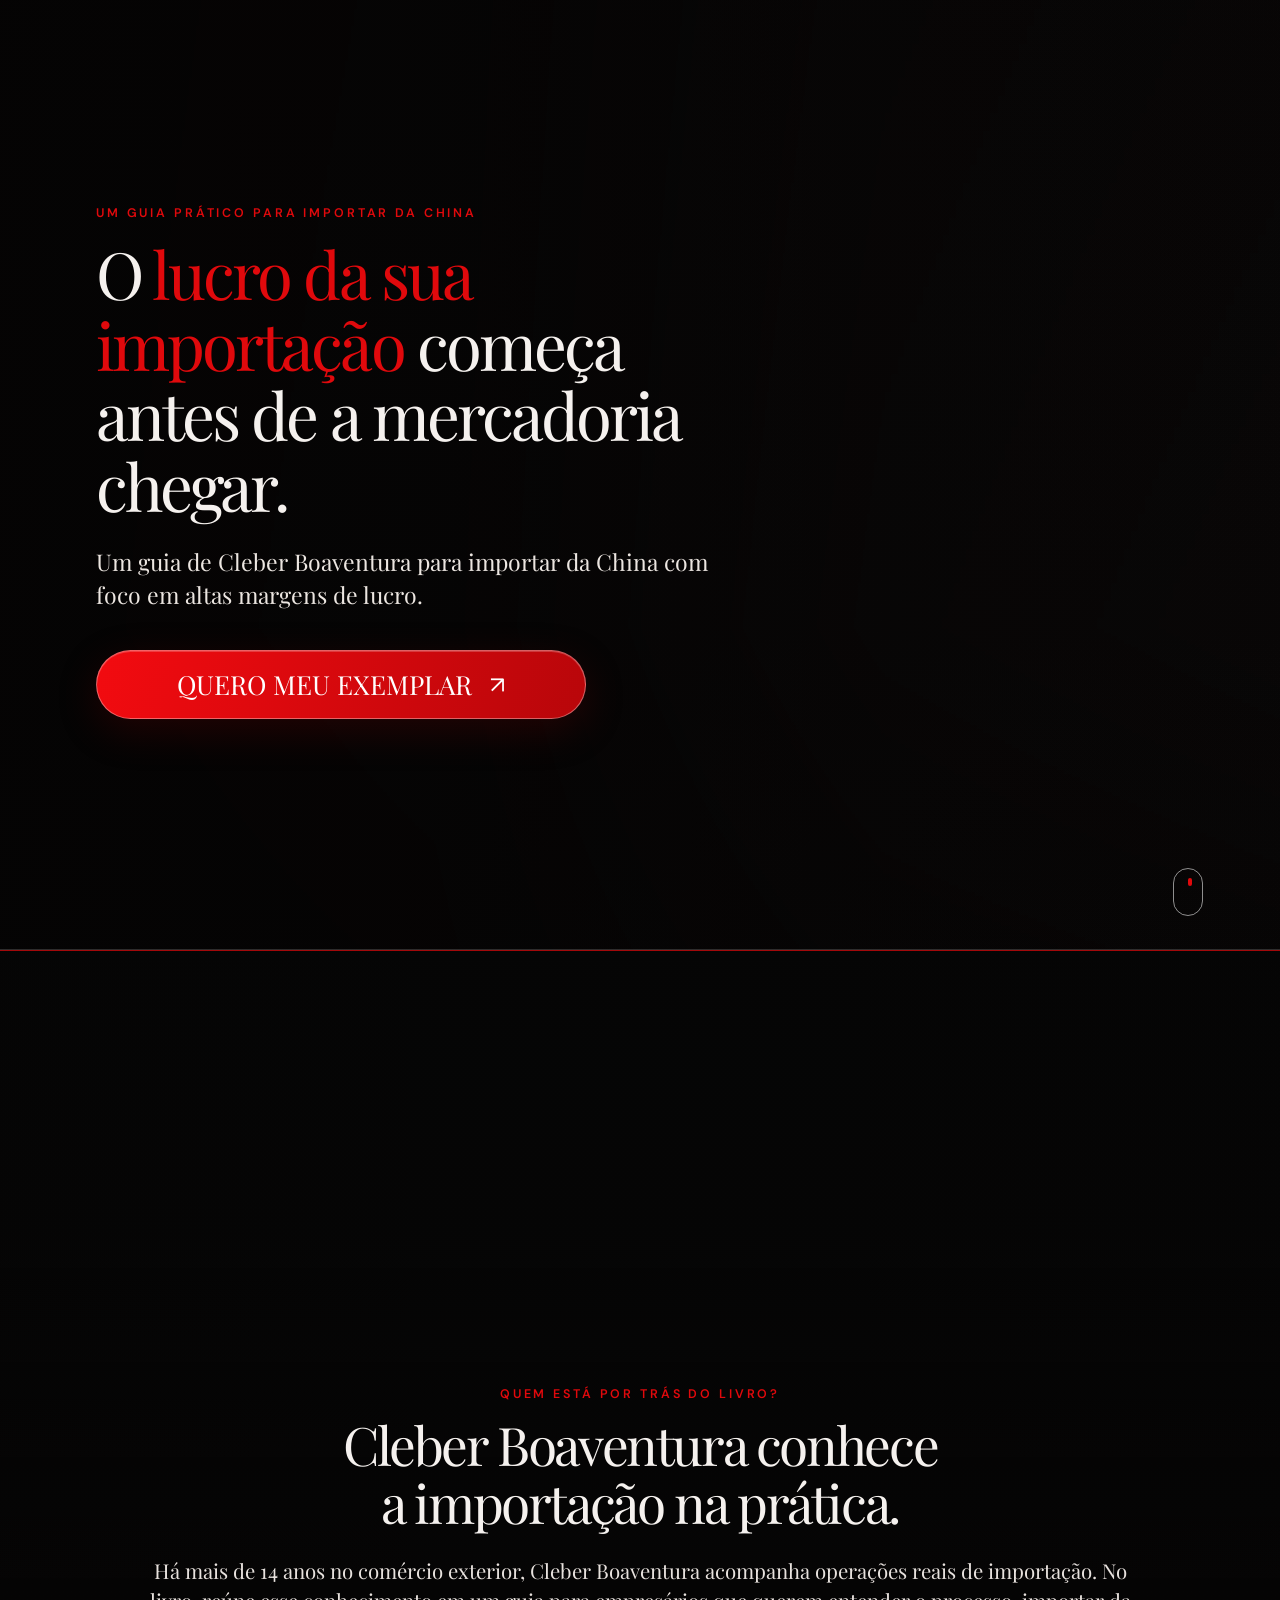
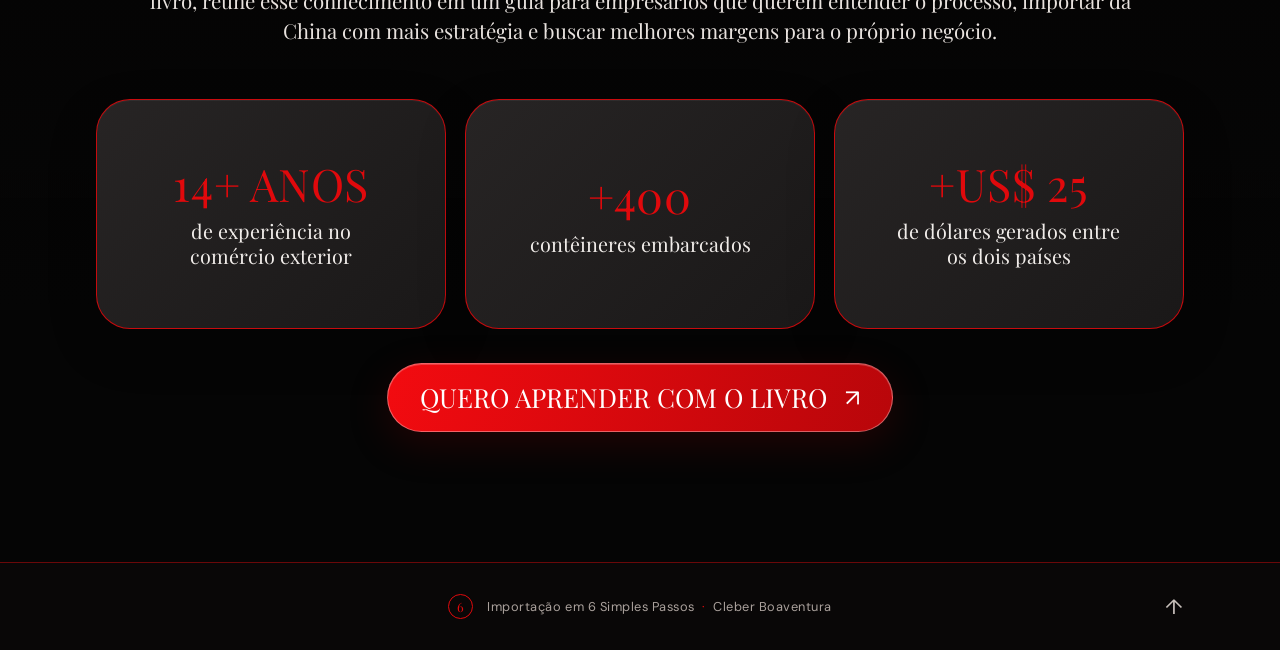
==== index.html @ 2c65ed17 "Add files via upload" ====
<!doctype html>
<html lang="pt-BR">
  <head>
    <meta charset="utf-8" />
    <meta name="viewport" content="width=device-width, initial-scale=1" />
    <meta name="theme-color" content="#090707" />
    <meta name="description" content="Importação em 6 Simples Passos, de Cleber Boaventura: um guia para importar da China com estratégia e foco em margens de lucro." />
    <meta property="og:title" content="Importação em 6 Simples Passos | Cleber Boaventura" />
    <meta property="og:description" content="O lucro da sua importação começa antes de a mercadoria chegar." />
    <meta property="og:type" content="website" />
    <meta property="og:url" content="https://importacoesem6simplespassos.com.br/" />
    <meta property="og:image" content="https://importacoesem6simplespassos.com.br/assets/livro-importacao.png" />
    <link rel="canonical" href="https://importacoesem6simplespassos.com.br/" />
    <link rel="icon" href="data:image/svg+xml,%3Csvg xmlns='http://www.w3.org/2000/svg' viewBox='0 0 40 40'%3E%3Crect width='40' height='40' rx='8' fill='%23090707'/%3E%3Cpath d='M11 8h17a3 3 0 0 1 3 3v21H14a3 3 0 0 1-3-3z' fill='%23bc090d'/%3E%3Cpath d='M16 15h11M16 20h11M16 25h8' stroke='%23fff' stroke-width='2'/%3E%3C/svg%3E" />
    <link rel="stylesheet" href="styles.css" />
    <title>Importação em 6 Simples Passos | Cleber Boaventura</title>
  </head>
  <body>
    <main id="topo">
      <section class="hero" aria-labelledby="hero-title">
        <div class="hero__backdrop" aria-hidden="true"></div>
        <div class="hero__content">
          <p class="hero__eyebrow reveal-on-load">Um guia prático para importar da China</p>
          <h1 id="hero-title" class="hero__title reveal-on-load reveal-on-load--second">
            O <span class="accent">lucro da sua<br class="desktop-break" /> importação</span> começa antes de a mercadoria chegar.
          </h1>
          <p class="hero__description reveal-on-load reveal-on-load--third">
            Um guia de Cleber Boaventura para importar da China com foco em altas margens de lucro.
          </p>
          <a class="button hero__button reveal-on-load reveal-on-load--fourth" href="#comprar" data-checkout-link>
            Quero meu exemplar <span aria-hidden="true">↗</span>
          </a>
          <p class="checkout-hint" data-checkout-hint aria-live="polite"></p>
        </div>
        <div class="hero__bottomline" aria-hidden="true"></div>
        <a class="scroll-cue" href="#autor" aria-label="Conheça o autor">
          <span></span>
        </a>
      </section>

      <section class="author" id="autor" aria-labelledby="author-title">
        <div class="author__photo" aria-hidden="true"></div>
        <div class="author__shade" aria-hidden="true"></div>
        <div class="author__content">
          <p class="eyebrow reveal">Quem está por trás do livro?</p>
          <h2 id="author-title" class="author__title reveal">
            Cleber Boaventura conhece<br class="desktop-break" /> a importação na prática.
          </h2>
          <p class="author__intro reveal">
            Há mais de 14 anos no comércio exterior, Cleber Boaventura acompanha operações reais de importação. No livro, reúne esse conhecimento em um guia para empresários que querem entender o processo, importar da China com mais estratégia e buscar melhores margens para o próprio negócio.
          </p>

          <div class="stats" aria-label="Experiência de Cleber Boaventura">
            <article class="stat-card reveal" style="--delay: 0ms">
              <span class="stat-card__value">14<span>+</span> anos</span>
              <p>de experiência no<br /> comércio exterior</p>
            </article>
            <article class="stat-card reveal" style="--delay: 150ms">
              <span class="stat-card__value">+400</span>
              <p>contêineres embarcados</p>
            </article>
            <article class="stat-card reveal" style="--delay: 300ms">
              <span class="stat-card__value">+US$ 25</span>
              <p>de dólares gerados entre<br /> os dois países</p>
            </article>
          </div>
          <a class="button author__button reveal" href="#comprar" data-checkout-link>
            Quero aprender com o livro <span aria-hidden="true">↗</span>
          </a>
          <p class="checkout-hint" data-checkout-hint aria-live="polite"></p>
        </div>
      </section>

      <footer class="site-footer" id="comprar">
        <span class="site-footer__mark" aria-hidden="true">6</span>
        <p>Importação em 6 Simples Passos <span>·</span> Cleber Boaventura</p>
        <a href="#topo" class="back-to-top" aria-label="Voltar ao início">↑</a>
      </footer>
    </main>
    <script src="script.js" defer></script>
  </body>
</html>
---- styles.css ----
@import url('https://fonts.googleapis.com/css2?family=DM+Sans:wght@400;500;600;700&family=Playfair+Display:wght@400;500;600&display=swap');

:root {
  color-scheme: dark;
  --black: #090707;
  --red: #e0090c;
  --red-deep: #a6070a;
  --white: #f5f1ee;
  --muted: #d0c9c5;
  --serif: 'Playfair Display', Georgia, 'Times New Roman', serif;
  --sans: 'DM Sans', Arial, sans-serif;
}

* { box-sizing: border-box; }
html { scroll-behavior: smooth; background: var(--black); }
body { margin: 0; background: var(--black); color: var(--white); font-family: var(--sans); }
a { color: inherit; }

.hero {
  isolation: isolate;
  position: relative;
  display: flex;
  align-items: center;
  min-height: min(920px, 100svh);
  padding: clamp(5rem, 11vw, 9.5rem) max(7.5%, calc((100vw - 1440px) / 2));
  overflow: hidden;
  border-bottom: 1px solid rgba(224, 9, 12, .72);
  background: #090707;
}
.hero__backdrop {
  position: absolute;
  z-index: -2;
  inset: 0;
  background-image: url('assets/livro-importacao.png');
  background-size: cover;
  background-position: center;
  transform: scale(1.015);
  animation: backdrop-in 1.5s ease-out both;
}
.hero::before {
  content: '';
  position: absolute;
  z-index: -1;
  inset: 0;
  background:
    linear-gradient(90deg, rgba(5, 4, 4, .92) 0%, rgba(5, 4, 4, .82) 34%, rgba(5, 4, 4, .25) 69%, rgba(5, 4, 4, .05) 100%),
    linear-gradient(0deg, rgba(5, 4, 4, .34), transparent 34%, rgba(5, 4, 4, .14));
}
.hero__content { width: min(760px, 57%); padding-block: 4rem; }
.hero__eyebrow, .eyebrow {
  margin: 0 0 1rem;
  color: var(--red);
  font-size: .78rem;
  font-weight: 600;
  letter-spacing: .23em;
  line-height: 1.4;
  text-transform: uppercase;
}
.hero__title, .author__title {
  margin: 0;
  font-family: var(--serif);
  font-size: clamp(2.8rem, 5.1vw, 5.2rem);
  font-weight: 400;
  letter-spacing: -.045em;
  line-height: 1.08;
  text-wrap: balance;
}
.accent { color: var(--red); }
.hero__description {
  max-width: 630px;
  margin: 1.55rem 0 2.4rem;
  color: #ece6e1;
  font-family: var(--serif);
  font-size: clamp(1.15rem, 1.8vw, 1.6rem);
  line-height: 1.45;
}
.button {
  position: relative;
  display: inline-flex;
  min-height: 68px;
  align-items: center;
  justify-content: center;
  gap: 1.15rem;
  padding: 1rem 2rem;
  overflow: hidden;
  border: 1px solid rgba(255,255,255,.36);
  border-radius: 999px;
  background: linear-gradient(110deg, #f30b10, #b8060a);
  box-shadow: 0 12px 38px rgba(117, 0, 3, .25), inset 0 1px 0 rgba(255,255,255,.2);
  color: white;
  font-family: var(--serif);
  font-size: clamp(1.15rem, 2.05vw, 1.75rem);
  text-align: center;
  text-decoration: none;
  text-transform: uppercase;
  transition: transform .3s ease, box-shadow .3s ease, filter .3s ease;
}
.button::before {
  content: '';
  position: absolute;
  top: -80%;
  left: -45%;
  width: 28%;
  height: 260%;
  transform: rotate(24deg);
  background: linear-gradient(90deg, transparent, rgba(255,255,255,.34), transparent);
  transition: left .65s ease;
}
.button:hover { transform: translateY(-3px); box-shadow: 0 18px 42px rgba(224, 9, 12, .32); filter: brightness(1.08); }
.button:hover::before { left: 125%; }
.button span { font-family: var(--sans); font-size: .9em; }
.hero__button { min-width: min(100%, 490px); }
.checkout-hint { min-height: 1.2em; margin: .65rem 0 0; color: #f1c7c5; font-size: .8rem; }
.hero__bottomline { position: absolute; right: 0; bottom: 0; left: 0; height: 1px; background: rgba(255,255,255,.16); }
.scroll-cue { position: absolute; right: 6%; bottom: 2.1rem; width: 30px; height: 48px; border: 1px solid rgba(255,255,255,.55); border-radius: 30px; }
.scroll-cue span { position: absolute; top: 9px; left: 50%; width: 4px; height: 8px; border-radius: 4px; background: var(--red); animation: scroll-dot 1.6s ease-in-out infinite; }

.author {
  position: relative;
  isolation: isolate;
  min-height: 1040px;
  padding: clamp(23rem, 34vw, 35rem) 7.5% 6.5rem;
  overflow: hidden;
  background: #050505;
}
.author__photo, .author__shade { position: absolute; z-index: -2; inset: 0; }
.author__photo {
  background-image: url('assets/kleber-boaventura.png');
  background-position: center 34%;
  background-size: cover;
  transform: scale(1.02);
}
.author__shade {
  z-index: -1;
  background:
    linear-gradient(180deg, rgba(5,4,4,.04) 0%, rgba(5,4,4,.02) 23%, rgba(5,4,4,.66) 48%, #050505 79%),
    linear-gradient(90deg, rgba(5,4,4,.26), transparent 52%, rgba(5,4,4,.3));
}
.author__content { max-width: 1100px; margin: 0 auto; text-align: center; }
.author__content .eyebrow { margin-bottom: .8rem; }
.author__title { font-size: clamp(2.45rem, 4.15vw, 4.15rem); }
.author__intro {
  max-width: 990px;
  margin: 1.55rem auto 3.25rem;
  color: #e8e2de;
  font-family: var(--serif);
  font-size: clamp(1.1rem, 1.6vw, 1.43rem);
  line-height: 1.48;
  text-wrap: pretty;
}
.stats { display: grid; grid-template-columns: repeat(3, 1fr); gap: 1.15rem; }
.stat-card {
  --delay: 0ms;
  position: relative;
  display: flex;
  min-height: 230px;
  flex-direction: column;
  align-items: center;
  justify-content: center;
  padding: 1.8rem 1rem;
  overflow: hidden;
  border: 1px solid rgba(224, 9, 12, .88);
  border-radius: 34px;
  background: linear-gradient(135deg, rgba(42,39,39,.93), rgba(27,25,25,.96));
  box-shadow: 0 18px 48px rgba(0,0,0,.24), inset 0 1px 0 rgba(255,255,255,.05);
  text-align: center;
  transition: transform .7s cubic-bezier(.2,.75,.25,1), border-color .35s ease, box-shadow .35s ease;
}
.stat-card::after {
  content: '';
  position: absolute;
  top: -35%;
  left: -85%;
  width: 48%;
  height: 170%;
  transform: rotate(24deg);
  background: linear-gradient(90deg, transparent, rgba(255,255,255,.2), rgba(255,255,255,.38), transparent);
  opacity: 0;
  pointer-events: none;
}
.stat-card.is-visible::after { animation: light-sweep 1.35s ease-out calc(var(--delay) + 380ms) both; }
.stat-card:hover { transform: translateY(-7px) scale(1.015); border-color: #ff262a; box-shadow: 0 22px 55px rgba(116,0,3,.22); }
.stat-card__value { color: var(--red); font-family: var(--serif); font-size: clamp(2.1rem, 3.5vw, 3.45rem); letter-spacing: .015em; line-height: 1.1; text-transform: uppercase; }
.stat-card p { margin: .7rem 0 0; color: #f0ece9; font-family: var(--serif); font-size: clamp(1rem, 1.55vw, 1.35rem); line-height: 1.25; }
.author__button { margin-top: 2.15rem; min-width: min(100%, 460px); }
.site-footer {
  position: relative;
  display: flex;
  align-items: center;
  justify-content: center;
  gap: .9rem;
  min-height: 88px;
  padding: 1rem 7.5%;
  border-top: 1px solid rgba(224,9,12,.45);
  background: #090707;
  color: #aaa19c;
  font-size: .8rem;
  letter-spacing: .04em;
  text-align: center;
}
.site-footer p { margin: 0; }
.site-footer p span { color: var(--red); padding-inline: .25rem; }
.site-footer__mark { display: grid; width: 25px; height: 25px; place-items: center; border: 1px solid var(--red); border-radius: 50%; color: var(--red); font-family: var(--serif); }
.back-to-top { position: absolute; right: 7.5%; color: #c7bfba; font-size: 1.3rem; text-decoration: none; }

.reveal { opacity: 0; filter: blur(9px); transform: translate3d(0, 34px, 0); transition: opacity .85s ease, filter .85s ease, transform .85s cubic-bezier(.2,.75,.25,1); transition-delay: var(--delay, 0ms); }
.reveal.is-visible { opacity: 1; filter: blur(0); transform: translate3d(0, 0, 0); }
.reveal-on-load { opacity: 0; filter: blur(8px); transform: translateY(24px); animation: text-arrive .9s cubic-bezier(.2,.75,.25,1) forwards; }
.reveal-on-load--second { animation-delay: .12s; }
.reveal-on-load--third { animation-delay: .27s; }
.reveal-on-load--fourth { animation-delay: .42s; }

@keyframes text-arrive { to { opacity: 1; filter: blur(0); transform: translateY(0); } }
@keyframes backdrop-in { from { opacity: .55; transform: scale(1.055); } to { opacity: 1; transform: scale(1.015); } }
@keyframes light-sweep { 0% { left: -85%; opacity: 0; } 18% { opacity: .9; } 100% { left: 145%; opacity: 0; } }
@keyframes scroll-dot { 0%,100% { transform: translate(-50%, 0); opacity: .5; } 55% { transform: translate(-50%, 12px); opacity: 1; } }

@media (min-width: 1500px) {
  .hero { padding-right: max(7.5%, calc((100vw - 1440px) / 2)); }
}
@media (max-width: 900px) {
  .hero { min-height: 820px; padding-inline: 6%; }
  .hero__backdrop { background-position: 57% center; }
  .hero__content { width: min(690px, 74%); }
  .author { min-height: 960px; padding-inline: 6%; }
  .author__photo { background-position: 52% 31%; }
  .stat-card { min-height: 205px; border-radius: 28px; }
}
@media (max-width: 640px) {
  .hero { min-height: 790px; align-items: flex-end; padding: 8rem 7% 6rem; }
  .hero__backdrop { background-position: 68% center; }
  .hero::before { background: linear-gradient(90deg, rgba(5,4,4,.78), rgba(5,4,4,.42) 70%, rgba(5,4,4,.15)), linear-gradient(0deg, rgba(5,4,4,.9), transparent 70%); }
  .hero__content { width: 100%; padding-block: 0; }
  .hero__eyebrow, .eyebrow { font-size: .65rem; letter-spacing: .19em; }
  .hero__title { font-size: clamp(2.65rem, 12vw, 4rem); }
  .hero__description { max-width: 440px; margin: 1.2rem 0 1.7rem; font-size: 1.12rem; }
  .button { min-height: 60px; padding: .85rem 1.25rem; font-size: 1.13rem; }
  .hero__button, .author__button { width: 100%; }
  .scroll-cue { right: 7%; bottom: 1.15rem; transform: scale(.78); transform-origin: bottom right; }
  .author { min-height: auto; padding: 24rem 7% 4.5rem; }
  .author__photo { background-position: 53% top; background-size: auto 570px; background-repeat: no-repeat; background-color: #050505; }
  .author__shade { background: linear-gradient(180deg, rgba(5,4,4,.04) 0, rgba(5,4,4,.08) 240px, rgba(5,4,4,.84) 410px, #050505 560px); }
  .author__title { font-size: clamp(2.2rem, 9vw, 3.25rem); }
  .author__intro { margin: 1.2rem 0 2rem; font-size: 1.06rem; line-height: 1.52; }
  .stats { grid-template-columns: 1fr; gap: .8rem; }
  .stat-card { min-height: 155px; border-radius: 24px; padding: 1.25rem; }
  .stat-card__value { font-size: 2.55rem; }
  .stat-card p { margin-top: .4rem; font-size: 1.1rem; }
  .author__button { margin-top: 1.5rem; }
  .site-footer { min-height: 76px; padding-inline: 7%; font-size: .68rem; }
  .back-to-top { right: 6%; }
}
@media (prefers-reduced-motion: reduce) {
  *, *::before, *::after { scroll-behavior: auto !important; animation-duration: .01ms !important; animation-iteration-count: 1 !important; transition-duration: .01ms !important; }
  .reveal, .reveal-on-load { opacity: 1; filter: none; transform: none; }
}
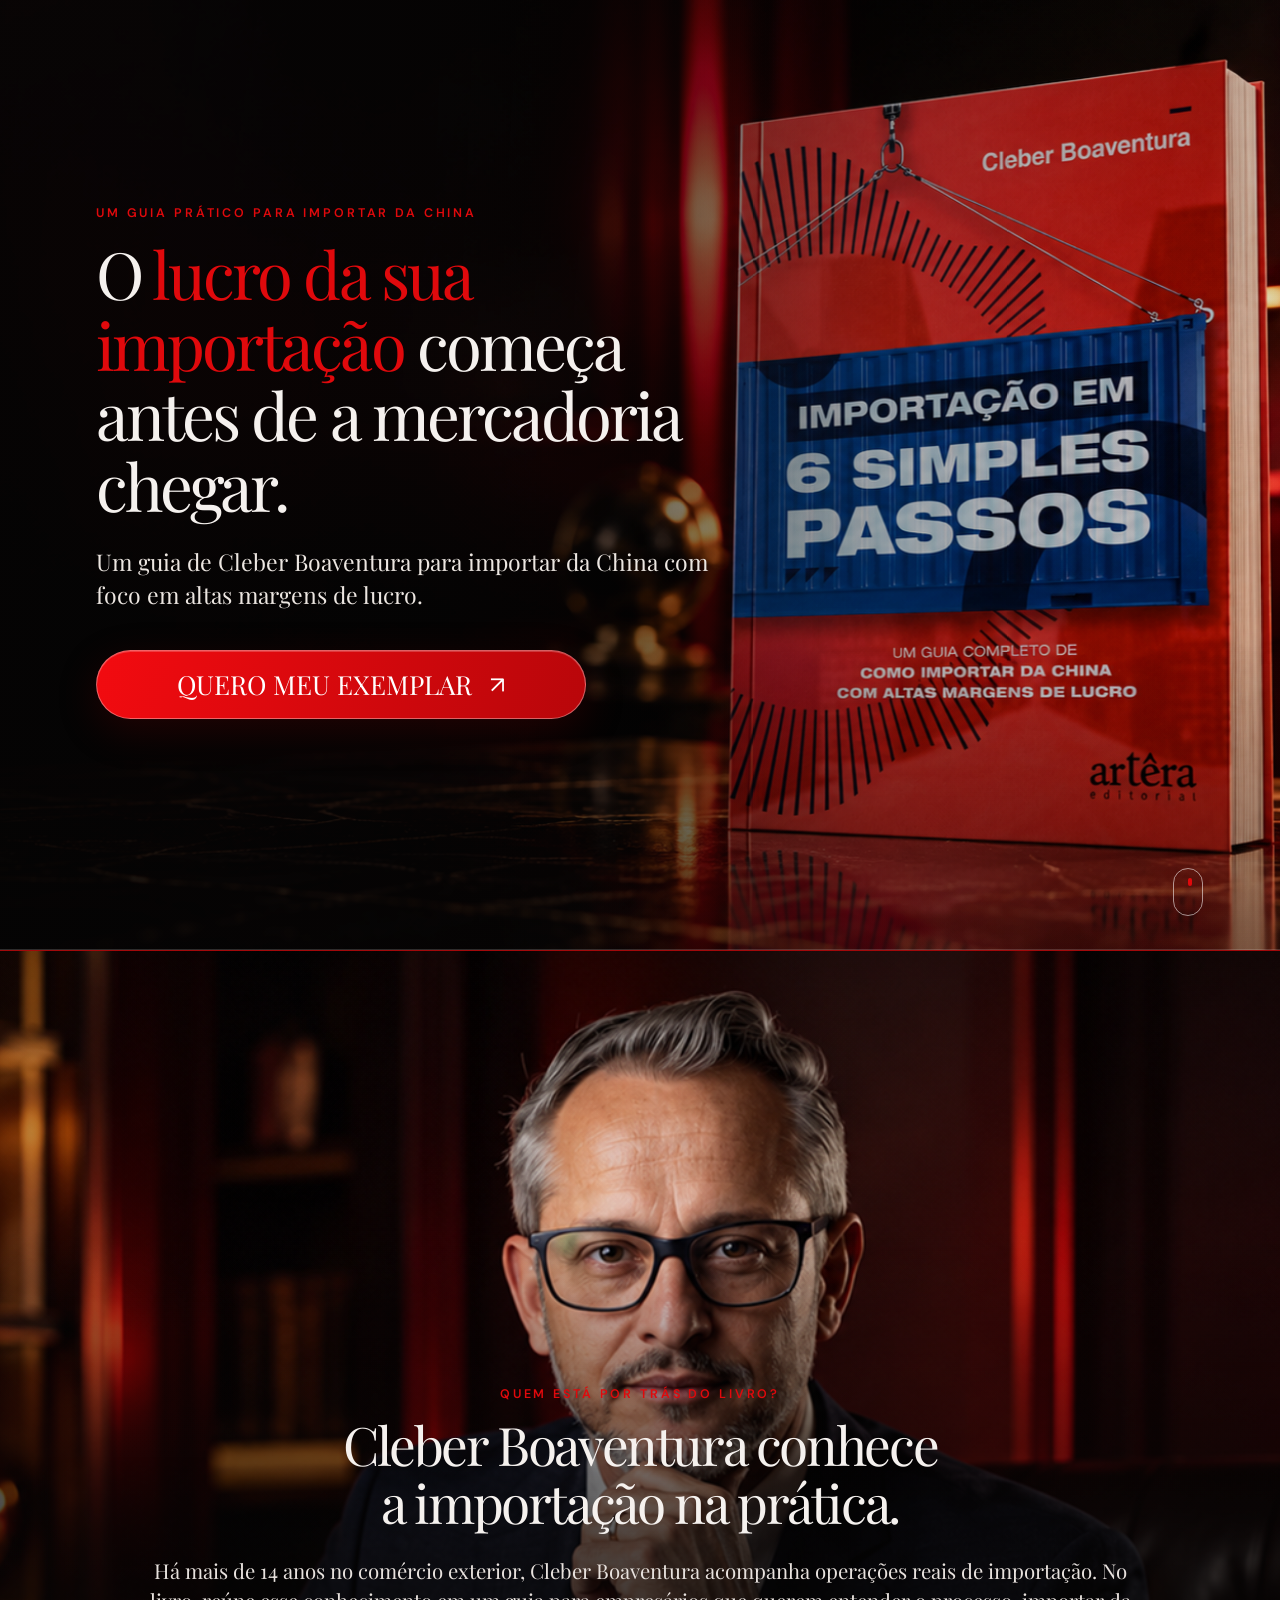
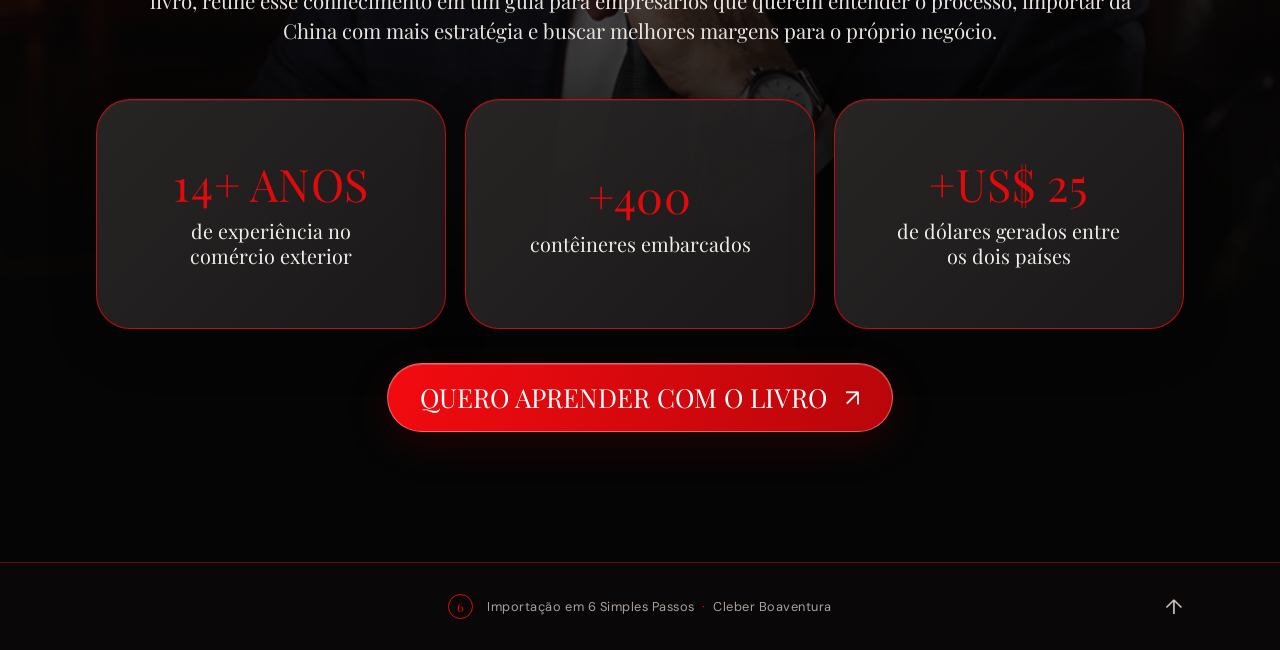
==== commit 7c79bad3: "Add files via upload" ====
--- a/index.html
+++ b/index.html
@@ -12,7 +12,7 @@
     <meta property="og:image" content="https://importacoesem6simplespassos.com.br/assets/livro-importacao.png" />
     <link rel="canonical" href="https://importacoesem6simplespassos.com.br/" />
     <link rel="icon" href="data:image/svg+xml,%3Csvg xmlns='http://www.w3.org/2000/svg' viewBox='0 0 40 40'%3E%3Crect width='40' height='40' rx='8' fill='%23090707'/%3E%3Cpath d='M11 8h17a3 3 0 0 1 3 3v21H14a3 3 0 0 1-3-3z' fill='%23bc090d'/%3E%3Cpath d='M16 15h11M16 20h11M16 25h8' stroke='%23fff' stroke-width='2'/%3E%3C/svg%3E" />
-    <link rel="stylesheet" href="styles.css" />
+    <link rel="stylesheet" href="style.css" />
     <title>Importação em 6 Simples Passos | Cleber Boaventura</title>
   </head>
   <body>
@@ -77,6 +77,41 @@
         <a href="#topo" class="back-to-top" aria-label="Voltar ao início">↑</a>
       </footer>
     </main>
-    <script src="script.js" defer></script>
+    <script>
+      // Add the checkout URL here when the payment page is ready.
+      const CHECKOUT_URL = '';
+
+      const revealItems = document.querySelectorAll('.reveal');
+
+      if ('IntersectionObserver' in window) {
+        const revealObserver = new IntersectionObserver((entries, observer) => {
+          entries.forEach((entry) => {
+            if (!entry.isIntersecting) return;
+            entry.target.classList.add('is-visible');
+            observer.unobserve(entry.target);
+          });
+        }, { threshold: 0.16, rootMargin: '0px 0px -45px 0px' });
+
+        revealItems.forEach((item) => revealObserver.observe(item));
+      } else {
+        revealItems.forEach((item) => item.classList.add('is-visible'));
+      }
+
+      document.querySelectorAll('[data-checkout-link]').forEach((link) => {
+        const hint = link.parentElement.querySelector('[data-checkout-hint]');
+
+        if (CHECKOUT_URL) {
+          link.href = CHECKOUT_URL;
+          link.target = '_blank';
+          link.rel = 'noopener noreferrer';
+          return;
+        }
+
+        link.addEventListener('click', (event) => {
+          event.preventDefault();
+          if (hint) hint.textContent = 'O link seguro de compra será ativado assim que o checkout for definido.';
+        });
+      });
+    </script>
   </body>
 </html>
--- a/style.css
+++ b/style.css
@@ -0,0 +1,256 @@
+@import url('https://fonts.googleapis.com/css2?family=DM+Sans:wght@400;500;600;700&family=Playfair+Display:wght@400;500;600&display=swap');
+
+:root {
+  color-scheme: dark;
+  --black: #090707;
+  --red: #e0090c;
+  --red-deep: #a6070a;
+  --white: #f5f1ee;
+  --muted: #d0c9c5;
+  --serif: 'Playfair Display', Georgia, 'Times New Roman', serif;
+  --sans: 'DM Sans', Arial, sans-serif;
+}
+
+* { box-sizing: border-box; }
+html { scroll-behavior: smooth; background: var(--black); }
+body { margin: 0; background: var(--black); color: var(--white); font-family: var(--sans); }
+a { color: inherit; }
+
+.hero {
+  isolation: isolate;
+  position: relative;
+  display: flex;
+  align-items: center;
+  min-height: min(920px, 100svh);
+  padding: clamp(5rem, 11vw, 9.5rem) max(7.5%, calc((100vw - 1440px) / 2));
+  overflow: hidden;
+  border-bottom: 1px solid rgba(224, 9, 12, .72);
+  background: #090707;
+}
+.hero__backdrop {
+  position: absolute;
+  z-index: -2;
+  inset: 0;
+  background-image: url('assets/livro-importacao.png');
+  background-size: cover;
+  background-position: center;
+  transform: scale(1.015);
+  animation: backdrop-in 1.5s ease-out both;
+}
+.hero::before {
+  content: '';
+  position: absolute;
+  z-index: -1;
+  inset: 0;
+  background:
+    linear-gradient(90deg, rgba(5, 4, 4, .92) 0%, rgba(5, 4, 4, .82) 34%, rgba(5, 4, 4, .25) 69%, rgba(5, 4, 4, .05) 100%),
+    linear-gradient(0deg, rgba(5, 4, 4, .34), transparent 34%, rgba(5, 4, 4, .14));
+}
+.hero__content { width: min(760px, 57%); padding-block: 4rem; }
+.hero__eyebrow, .eyebrow {
+  margin: 0 0 1rem;
+  color: var(--red);
+  font-size: .78rem;
+  font-weight: 600;
+  letter-spacing: .23em;
+  line-height: 1.4;
+  text-transform: uppercase;
+}
+.hero__title, .author__title {
+  margin: 0;
+  font-family: var(--serif);
+  font-size: clamp(2.8rem, 5.1vw, 5.2rem);
+  font-weight: 400;
+  letter-spacing: -.045em;
+  line-height: 1.08;
+  text-wrap: balance;
+}
+.accent { color: var(--red); }
+.hero__description {
+  max-width: 630px;
+  margin: 1.55rem 0 2.4rem;
+  color: #ece6e1;
+  font-family: var(--serif);
+  font-size: clamp(1.15rem, 1.8vw, 1.6rem);
+  line-height: 1.45;
+}
+.button {
+  position: relative;
+  display: inline-flex;
+  min-height: 68px;
+  align-items: center;
+  justify-content: center;
+  gap: 1.15rem;
+  padding: 1rem 2rem;
+  overflow: hidden;
+  border: 1px solid rgba(255,255,255,.36);
+  border-radius: 999px;
+  background: linear-gradient(110deg, #f30b10, #b8060a);
+  box-shadow: 0 12px 38px rgba(117, 0, 3, .25), inset 0 1px 0 rgba(255,255,255,.2);
+  color: white;
+  font-family: var(--serif);
+  font-size: clamp(1.15rem, 2.05vw, 1.75rem);
+  text-align: center;
+  text-decoration: none;
+  text-transform: uppercase;
+  transition: transform .3s ease, box-shadow .3s ease, filter .3s ease;
+}
+.button::before {
+  content: '';
+  position: absolute;
+  top: -80%;
+  left: -45%;
+  width: 28%;
+  height: 260%;
+  transform: rotate(24deg);
+  background: linear-gradient(90deg, transparent, rgba(255,255,255,.34), transparent);
+  transition: left .65s ease;
+}
+.button:hover { transform: translateY(-3px); box-shadow: 0 18px 42px rgba(224, 9, 12, .32); filter: brightness(1.08); }
+.button:hover::before { left: 125%; }
+.button span { font-family: var(--sans); font-size: .9em; }
+.hero__button { min-width: min(100%, 490px); }
+.checkout-hint { min-height: 1.2em; margin: .65rem 0 0; color: #f1c7c5; font-size: .8rem; }
+.hero__bottomline { position: absolute; right: 0; bottom: 0; left: 0; height: 1px; background: rgba(255,255,255,.16); }
+.scroll-cue { position: absolute; right: 6%; bottom: 2.1rem; width: 30px; height: 48px; border: 1px solid rgba(255,255,255,.55); border-radius: 30px; }
+.scroll-cue span { position: absolute; top: 9px; left: 50%; width: 4px; height: 8px; border-radius: 4px; background: var(--red); animation: scroll-dot 1.6s ease-in-out infinite; }
+
+.author {
+  position: relative;
+  isolation: isolate;
+  min-height: 1040px;
+  padding: clamp(23rem, 34vw, 35rem) 7.5% 6.5rem;
+  overflow: hidden;
+  background: #050505;
+}
+.author__photo, .author__shade { position: absolute; z-index: -2; inset: 0; }
+.author__photo {
+  background-image: url('assets/kleber-boaventura.png');
+  background-position: center 34%;
+  background-size: cover;
+  transform: scale(1.02);
+}
+.author__shade {
+  z-index: -1;
+  background:
+    linear-gradient(180deg, rgba(5,4,4,.04) 0%, rgba(5,4,4,.02) 23%, rgba(5,4,4,.66) 48%, #050505 79%),
+    linear-gradient(90deg, rgba(5,4,4,.26), transparent 52%, rgba(5,4,4,.3));
+}
+.author__content { max-width: 1100px; margin: 0 auto; text-align: center; }
+.author__content .eyebrow { margin-bottom: .8rem; }
+.author__title { font-size: clamp(2.45rem, 4.15vw, 4.15rem); }
+.author__intro {
+  max-width: 990px;
+  margin: 1.55rem auto 3.25rem;
+  color: #e8e2de;
+  font-family: var(--serif);
+  font-size: clamp(1.1rem, 1.6vw, 1.43rem);
+  line-height: 1.48;
+  text-wrap: pretty;
+}
+.stats { display: grid; grid-template-columns: repeat(3, 1fr); gap: 1.15rem; }
+.stat-card {
+  --delay: 0ms;
+  position: relative;
+  display: flex;
+  min-height: 230px;
+  flex-direction: column;
+  align-items: center;
+  justify-content: center;
+  padding: 1.8rem 1rem;
+  overflow: hidden;
+  border: 1px solid rgba(224, 9, 12, .88);
+  border-radius: 34px;
+  background: linear-gradient(135deg, rgba(42,39,39,.93), rgba(27,25,25,.96));
+  box-shadow: 0 18px 48px rgba(0,0,0,.24), inset 0 1px 0 rgba(255,255,255,.05);
+  text-align: center;
+  transition: transform .7s cubic-bezier(.2,.75,.25,1), border-color .35s ease, box-shadow .35s ease;
+}
+.stat-card::after {
+  content: '';
+  position: absolute;
+  top: -35%;
+  left: -85%;
+  width: 48%;
+  height: 170%;
+  transform: rotate(24deg);
+  background: linear-gradient(90deg, transparent, rgba(255,255,255,.2), rgba(255,255,255,.38), transparent);
+  opacity: 0;
+  pointer-events: none;
+}
+.stat-card.is-visible::after { animation: light-sweep 1.35s ease-out calc(var(--delay) + 380ms) both; }
+.stat-card:hover { transform: translateY(-7px) scale(1.015); border-color: #ff262a; box-shadow: 0 22px 55px rgba(116,0,3,.22); }
+.stat-card__value { color: var(--red); font-family: var(--serif); font-size: clamp(2.1rem, 3.5vw, 3.45rem); letter-spacing: .015em; line-height: 1.1; text-transform: uppercase; }
+.stat-card p { margin: .7rem 0 0; color: #f0ece9; font-family: var(--serif); font-size: clamp(1rem, 1.55vw, 1.35rem); line-height: 1.25; }
+.author__button { margin-top: 2.15rem; min-width: min(100%, 460px); }
+.site-footer {
+  position: relative;
+  display: flex;
+  align-items: center;
+  justify-content: center;
+  gap: .9rem;
+  min-height: 88px;
+  padding: 1rem 7.5%;
+  border-top: 1px solid rgba(224,9,12,.45);
+  background: #090707;
+  color: #aaa19c;
+  font-size: .8rem;
+  letter-spacing: .04em;
+  text-align: center;
+}
+.site-footer p { margin: 0; }
+.site-footer p span { color: var(--red); padding-inline: .25rem; }
+.site-footer__mark { display: grid; width: 25px; height: 25px; place-items: center; border: 1px solid var(--red); border-radius: 50%; color: var(--red); font-family: var(--serif); }
+.back-to-top { position: absolute; right: 7.5%; color: #c7bfba; font-size: 1.3rem; text-decoration: none; }
+
+.reveal { opacity: 0; filter: blur(9px); transform: translate3d(0, 34px, 0); transition: opacity .85s ease, filter .85s ease, transform .85s cubic-bezier(.2,.75,.25,1); transition-delay: var(--delay, 0ms); }
+.reveal.is-visible { opacity: 1; filter: blur(0); transform: translate3d(0, 0, 0); }
+.reveal-on-load { opacity: 0; filter: blur(8px); transform: translateY(24px); animation: text-arrive .9s cubic-bezier(.2,.75,.25,1) forwards; }
+.reveal-on-load--second { animation-delay: .12s; }
+.reveal-on-load--third { animation-delay: .27s; }
+.reveal-on-load--fourth { animation-delay: .42s; }
+
+@keyframes text-arrive { to { opacity: 1; filter: blur(0); transform: translateY(0); } }
+@keyframes backdrop-in { from { opacity: .55; transform: scale(1.055); } to { opacity: 1; transform: scale(1.015); } }
+@keyframes light-sweep { 0% { left: -85%; opacity: 0; } 18% { opacity: .9; } 100% { left: 145%; opacity: 0; } }
+@keyframes scroll-dot { 0%,100% { transform: translate(-50%, 0); opacity: .5; } 55% { transform: translate(-50%, 12px); opacity: 1; } }
+
+@media (min-width: 1500px) {
+  .hero { padding-right: max(7.5%, calc((100vw - 1440px) / 2)); }
+}
+@media (max-width: 900px) {
+  .hero { min-height: 820px; padding-inline: 6%; }
+  .hero__backdrop { background-position: 57% center; }
+  .hero__content { width: min(690px, 74%); }
+  .author { min-height: 960px; padding-inline: 6%; }
+  .author__photo { background-position: 52% 31%; }
+  .stat-card { min-height: 205px; border-radius: 28px; }
+}
+@media (max-width: 640px) {
+  .hero { min-height: 790px; align-items: flex-end; padding: 8rem 7% 6rem; }
+  .hero__backdrop { background-position: 68% center; }
+  .hero::before { background: linear-gradient(90deg, rgba(5,4,4,.78), rgba(5,4,4,.42) 70%, rgba(5,4,4,.15)), linear-gradient(0deg, rgba(5,4,4,.9), transparent 70%); }
+  .hero__content { width: 100%; padding-block: 0; }
+  .hero__eyebrow, .eyebrow { font-size: .65rem; letter-spacing: .19em; }
+  .hero__title { font-size: clamp(2.65rem, 12vw, 4rem); }
+  .hero__description { max-width: 440px; margin: 1.2rem 0 1.7rem; font-size: 1.12rem; }
+  .button { min-height: 60px; padding: .85rem 1.25rem; font-size: 1.13rem; }
+  .hero__button, .author__button { width: 100%; }
+  .scroll-cue { right: 7%; bottom: 1.15rem; transform: scale(.78); transform-origin: bottom right; }
+  .author { min-height: auto; padding: 24rem 7% 4.5rem; }
+  .author__photo { background-position: 53% top; background-size: auto 570px; background-repeat: no-repeat; background-color: #050505; }
+  .author__shade { background: linear-gradient(180deg, rgba(5,4,4,.04) 0, rgba(5,4,4,.08) 240px, rgba(5,4,4,.84) 410px, #050505 560px); }
+  .author__title { font-size: clamp(2.2rem, 9vw, 3.25rem); }
+  .author__intro { margin: 1.2rem 0 2rem; font-size: 1.06rem; line-height: 1.52; }
+  .stats { grid-template-columns: 1fr; gap: .8rem; }
+  .stat-card { min-height: 155px; border-radius: 24px; padding: 1.25rem; }
+  .stat-card__value { font-size: 2.55rem; }
+  .stat-card p { margin-top: .4rem; font-size: 1.1rem; }
+  .author__button { margin-top: 1.5rem; }
+  .site-footer { min-height: 76px; padding-inline: 7%; font-size: .68rem; }
+  .back-to-top { right: 6%; }
+}
+@media (prefers-reduced-motion: reduce) {
+  *, *::before, *::after { scroll-behavior: auto !important; animation-duration: .01ms !important; animation-iteration-count: 1 !important; transition-duration: .01ms !important; }
+  .reveal, .reveal-on-load { opacity: 1; filter: none; transform: none; }
+}
